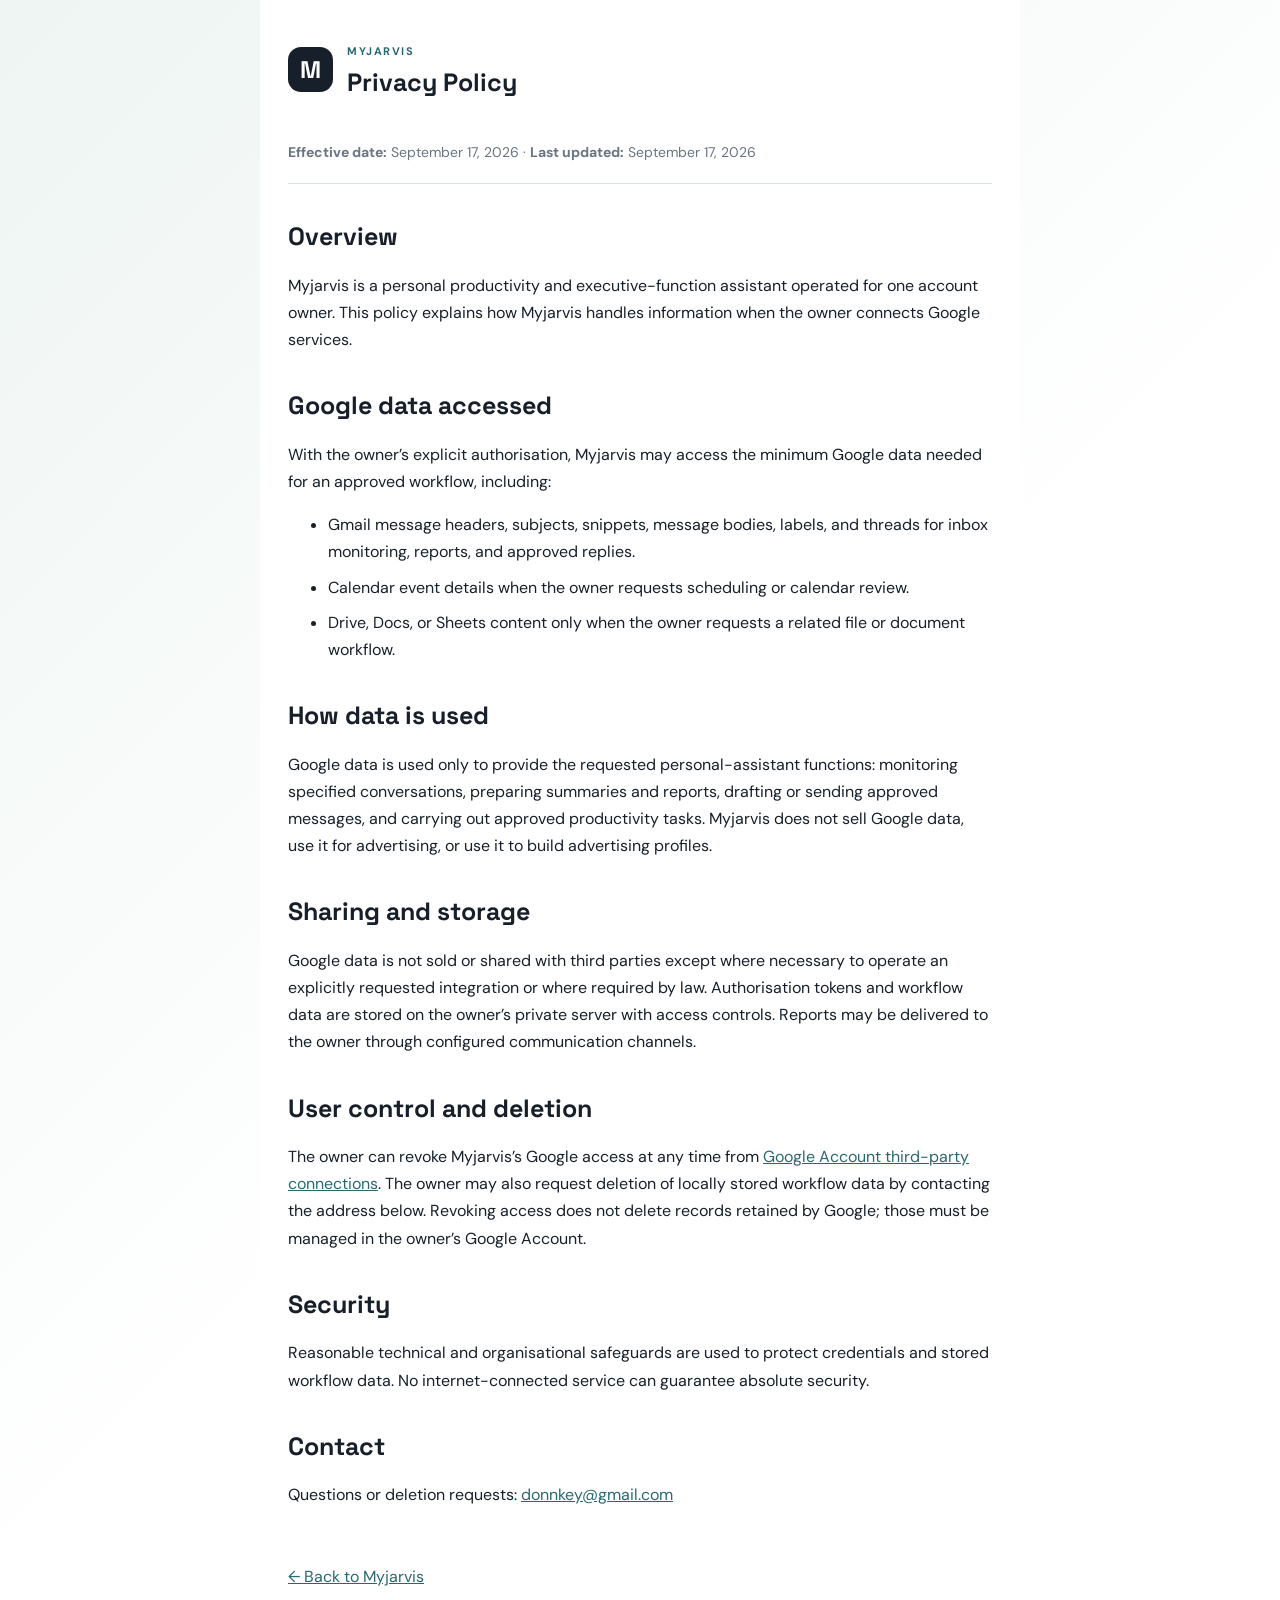
==== policy.html @ 8153f3a3 "Add Myjarvis OAuth verification site" ====
<!doctype html>
<html lang="en">
<head>
  <meta charset="utf-8">
  <meta name="viewport" content="width=device-width, initial-scale=1">
  <title>Privacy Policy — Myjarvis</title>
  <link rel="stylesheet" href="style.css">
</head>
<body>
  <main class="wrap narrow">
    <header><div class="mark">M</div><div><p class="eyebrow">MYJARVIS</p><h1>Privacy Policy</h1></div></header>
    <p class="updated"><strong>Effective date:</strong> September 17, 2026 · <strong>Last updated:</strong> September 17, 2026</p>
    <h2>Overview</h2>
    <p>Myjarvis is a personal productivity and executive-function assistant operated for one account owner. This policy explains how Myjarvis handles information when the owner connects Google services.</p>
    <h2>Google data accessed</h2>
    <p>With the owner’s explicit authorisation, Myjarvis may access the minimum Google data needed for an approved workflow, including:</p>
    <ul><li>Gmail message headers, subjects, snippets, message bodies, labels, and threads for inbox monitoring, reports, and approved replies.</li><li>Calendar event details when the owner requests scheduling or calendar review.</li><li>Drive, Docs, or Sheets content only when the owner requests a related file or document workflow.</li></ul>
    <h2>How data is used</h2>
    <p>Google data is used only to provide the requested personal-assistant functions: monitoring specified conversations, preparing summaries and reports, drafting or sending approved messages, and carrying out approved productivity tasks. Myjarvis does not sell Google data, use it for advertising, or use it to build advertising profiles.</p>
    <h2>Sharing and storage</h2>
    <p>Google data is not sold or shared with third parties except where necessary to operate an explicitly requested integration or where required by law. Authorisation tokens and workflow data are stored on the owner’s private server with access controls. Reports may be delivered to the owner through configured communication channels.</p>
    <h2>User control and deletion</h2>
    <p>The owner can revoke Myjarvis’s Google access at any time from <a href="https://myaccount.google.com/permissions">Google Account third-party connections</a>. The owner may also request deletion of locally stored workflow data by contacting the address below. Revoking access does not delete records retained by Google; those must be managed in the owner’s Google Account.</p>
    <h2>Security</h2>
    <p>Reasonable technical and organisational safeguards are used to protect credentials and stored workflow data. No internet-connected service can guarantee absolute security.</p>
    <h2>Contact</h2>
    <p>Questions or deletion requests: <a href="mailto:donnkey@gmail.com">donnkey@gmail.com</a></p>
    <p class="back"><a href="./">← Back to Myjarvis</a></p>
  </main>
</body>
</html>
---- style.css ----
@import url('https://fonts.googleapis.com/css2?family=DM+Sans:wght@400;500;700&family=Space+Grotesk:wght@500;700&display=swap');
:root{--ink:#17202a;--muted:#687582;--line:#dbe3e8;--accent:#2a6871;--wash:#f4f8f7}*{box-sizing:border-box}body{margin:0;color:var(--ink);background:linear-gradient(135deg,#eef5f3,#fff 55%);font:16px/1.7 'DM Sans',sans-serif}.wrap{max-width:980px;margin:auto;padding:42px 28px}.narrow{max-width:760px;background:#fff;min-height:100vh}header{display:flex;align-items:center;gap:14px;margin-bottom:90px}.mark{display:grid;place-items:center;width:45px;height:45px;border-radius:13px;background:var(--ink);color:#fff;font:700 24px 'Space Grotesk'}h1,h2,h3{font-family:'Space Grotesk',sans-serif;line-height:1.15}h1{font-size:25px;margin:0}.eyebrow{color:var(--accent);font-size:11px;font-weight:700;letter-spacing:.14em;margin:0 0 7px}.hero{max-width:720px;margin-bottom:75px}.hero h2{font-size:clamp(38px,6vw,66px);margin:14px 0 22px;letter-spacing:-.04em}.hero p:not(.eyebrow){font-size:19px;color:var(--muted);max-width:620px}.button{display:inline-block;background:var(--accent);color:#fff;padding:11px 17px;border-radius:8px;text-decoration:none;font-weight:700;margin-top:18px}.grid{display:grid;grid-template-columns:repeat(3,1fr);gap:18px}.grid article{background:var(--wash);padding:23px;border-radius:14px}.grid h3{font-size:19px;margin-top:0}.grid p{color:var(--muted);font-size:14px}footer{display:flex;gap:24px;border-top:1px solid var(--line);margin-top:80px;padding-top:22px;color:var(--muted);font-size:13px}a{color:var(--accent)}.updated{color:var(--muted);font-size:14px;border-bottom:1px solid var(--line);padding-bottom:18px}.narrow header{margin-bottom:45px}.narrow h2{font-size:25px;margin-top:38px}.narrow li{margin:8px 0}.back{margin-top:55px}@media(max-width:700px){.grid{grid-template-columns:1fr}.hero{margin-bottom:45px}header{margin-bottom:55px}footer{flex-wrap:wrap}}
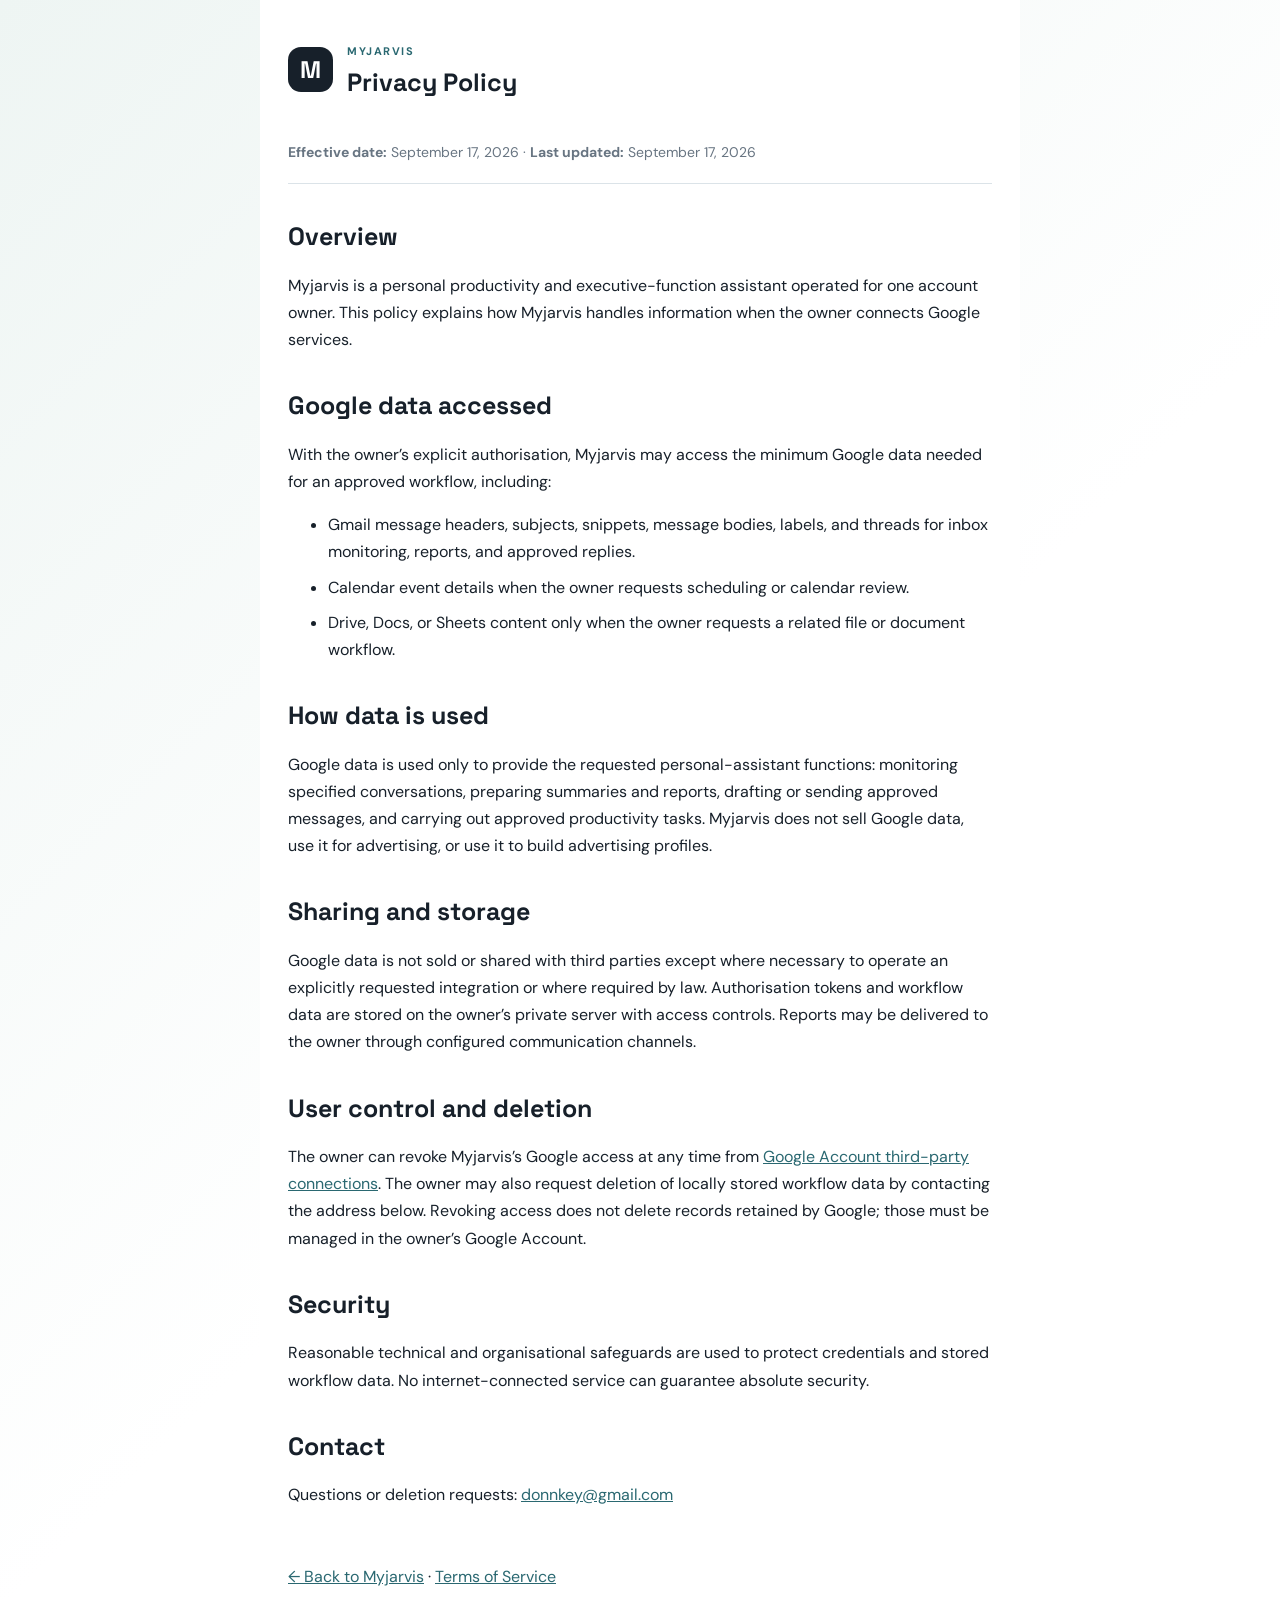
==== commit 1d01d33f: "Add OAuth terms of service page" ====
--- a/policy.html
+++ b/policy.html
@@ -25,7 +25,7 @@
     <p>Reasonable technical and organisational safeguards are used to protect credentials and stored workflow data. No internet-connected service can guarantee absolute security.</p>
     <h2>Contact</h2>
     <p>Questions or deletion requests: <a href="mailto:donnkey@gmail.com">donnkey@gmail.com</a></p>
-    <p class="back"><a href="./">← Back to Myjarvis</a></p>
+    <p class="back"><a href="./">← Back to Myjarvis</a> · <a href="terms">Terms of Service</a></p>
   </main>
 </body>
 </html>
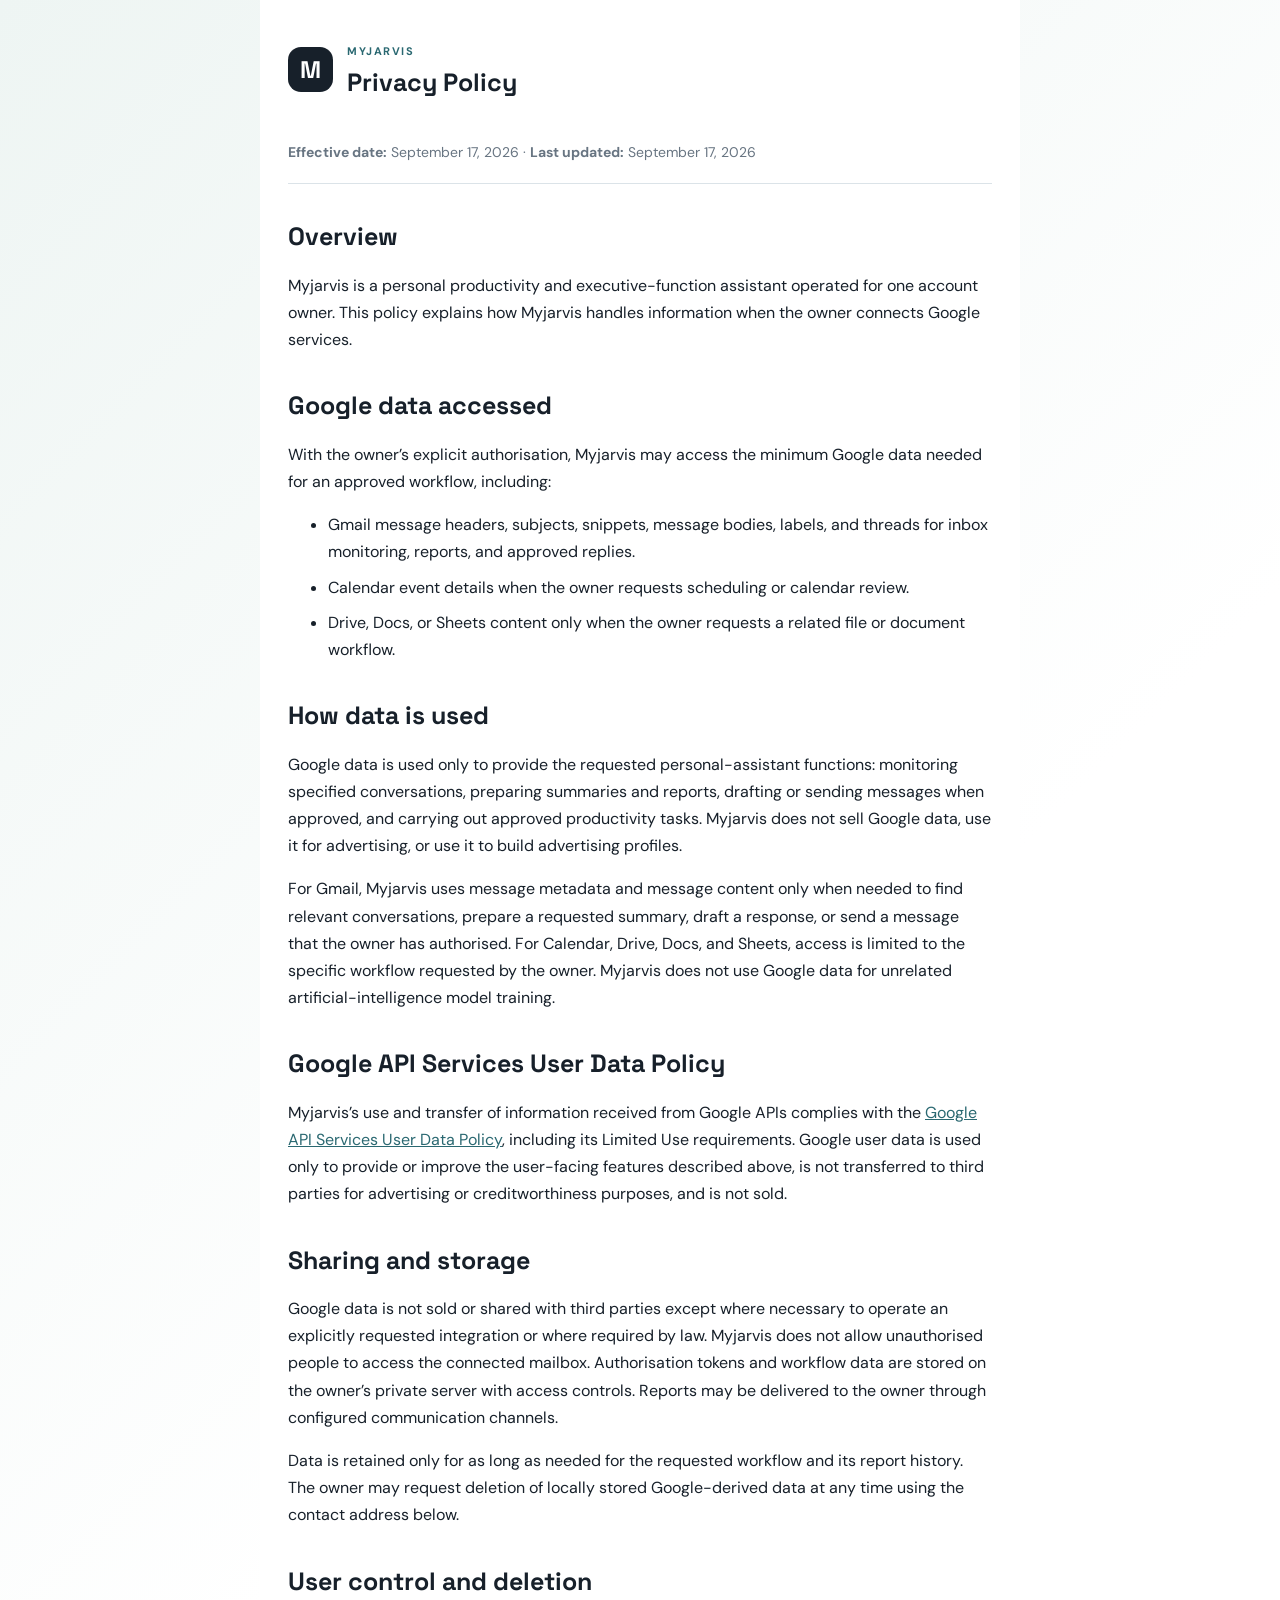
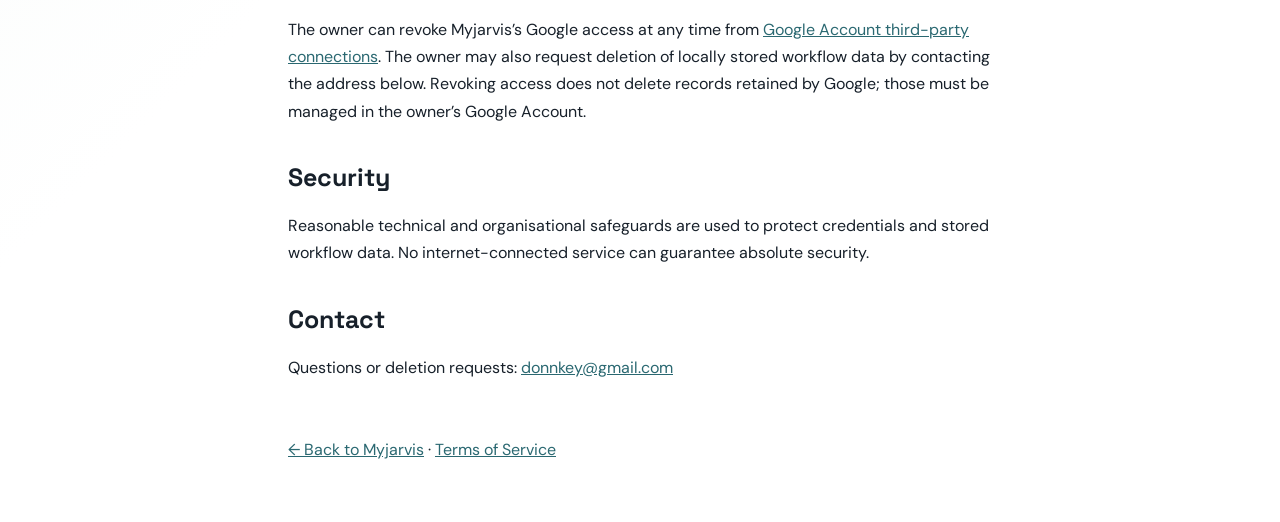
==== commit 9b05fc7c: "Clarify Google API data use and retention" ====
--- a/policy.html
+++ b/policy.html
@@ -16,9 +16,13 @@
     <p>With the owner’s explicit authorisation, Myjarvis may access the minimum Google data needed for an approved workflow, including:</p>
     <ul><li>Gmail message headers, subjects, snippets, message bodies, labels, and threads for inbox monitoring, reports, and approved replies.</li><li>Calendar event details when the owner requests scheduling or calendar review.</li><li>Drive, Docs, or Sheets content only when the owner requests a related file or document workflow.</li></ul>
     <h2>How data is used</h2>
-    <p>Google data is used only to provide the requested personal-assistant functions: monitoring specified conversations, preparing summaries and reports, drafting or sending approved messages, and carrying out approved productivity tasks. Myjarvis does not sell Google data, use it for advertising, or use it to build advertising profiles.</p>
+    <p>Google data is used only to provide the requested personal-assistant functions: monitoring specified conversations, preparing summaries and reports, drafting or sending messages when approved, and carrying out approved productivity tasks. Myjarvis does not sell Google data, use it for advertising, or use it to build advertising profiles.</p>
+    <p>For Gmail, Myjarvis uses message metadata and message content only when needed to find relevant conversations, prepare a requested summary, draft a response, or send a message that the owner has authorised. For Calendar, Drive, Docs, and Sheets, access is limited to the specific workflow requested by the owner. Myjarvis does not use Google data for unrelated artificial-intelligence model training.</p>
+    <h2>Google API Services User Data Policy</h2>
+    <p>Myjarvis’s use and transfer of information received from Google APIs complies with the <a href="https://developers.google.com/terms/api-services-user-data-policy">Google API Services User Data Policy</a>, including its Limited Use requirements. Google user data is used only to provide or improve the user-facing features described above, is not transferred to third parties for advertising or creditworthiness purposes, and is not sold.</p>
     <h2>Sharing and storage</h2>
-    <p>Google data is not sold or shared with third parties except where necessary to operate an explicitly requested integration or where required by law. Authorisation tokens and workflow data are stored on the owner’s private server with access controls. Reports may be delivered to the owner through configured communication channels.</p>
+    <p>Google data is not sold or shared with third parties except where necessary to operate an explicitly requested integration or where required by law. Myjarvis does not allow unauthorised people to access the connected mailbox. Authorisation tokens and workflow data are stored on the owner’s private server with access controls. Reports may be delivered to the owner through configured communication channels.</p>
+    <p>Data is retained only for as long as needed for the requested workflow and its report history. The owner may request deletion of locally stored Google-derived data at any time using the contact address below.</p>
     <h2>User control and deletion</h2>
     <p>The owner can revoke Myjarvis’s Google access at any time from <a href="https://myaccount.google.com/permissions">Google Account third-party connections</a>. The owner may also request deletion of locally stored workflow data by contacting the address below. Revoking access does not delete records retained by Google; those must be managed in the owner’s Google Account.</p>
     <h2>Security</h2>
